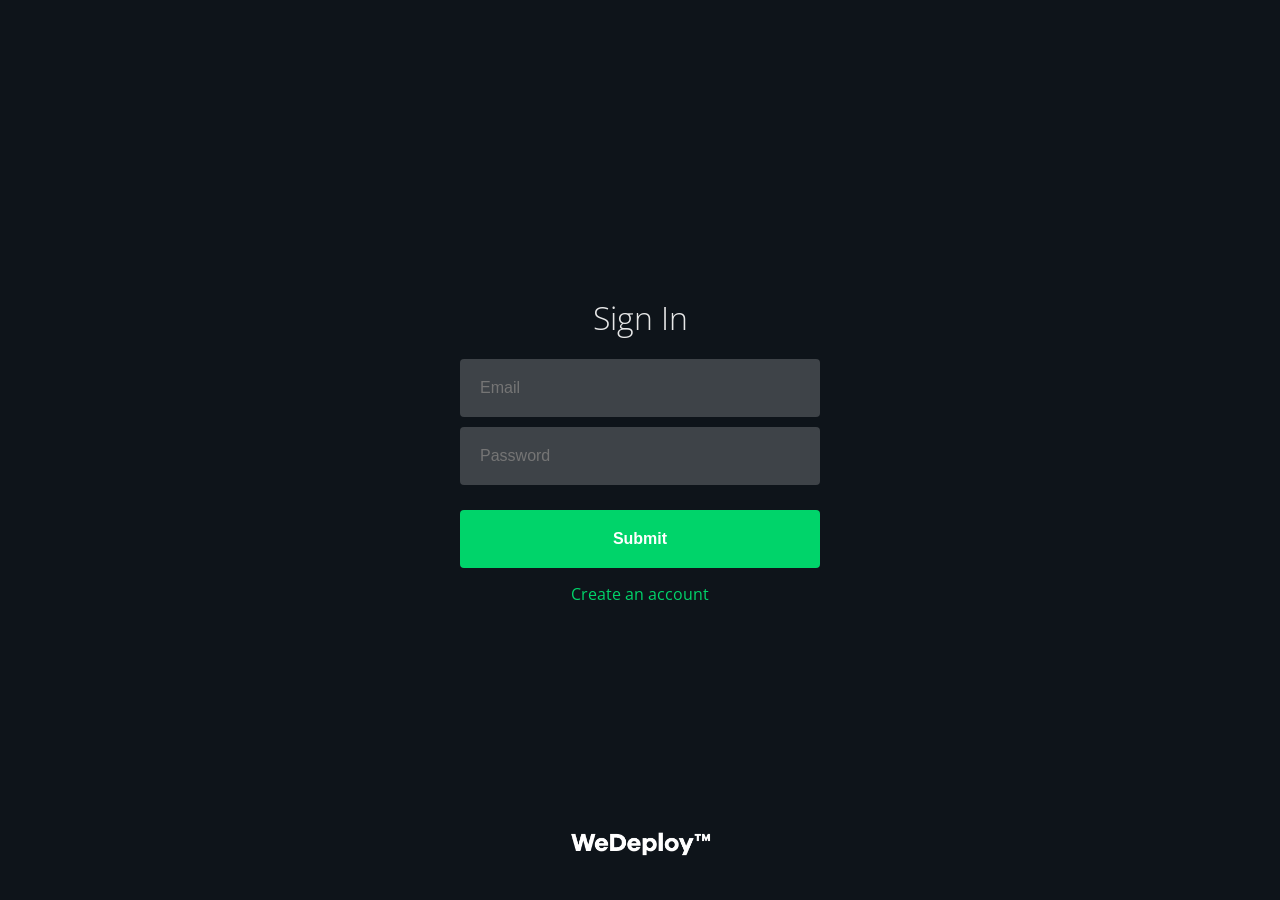
==== ui/index.html @ bc88ec91 "Migrates WeDeploy from Alpha to Beta" ====
<!DOCTYPE html>
<html lang="en">
<head>
	<meta charset="UTF-8">
	<title>Sign In</title>
	<link rel="stylesheet" href="https://fonts.googleapis.com/css?family=Open+Sans:300,700">
	<link rel="stylesheet" href="main.css">
</head>
<body>
	<form name="user" class="container" onsubmit="signIn(); return false;">
		<h1>Sign In</h1>
		<input name="email" type="email" placeholder="Email" required>
		<input name="password" type="password" placeholder="Password" required>
		<button type="submit">Submit</button>
		<a href="signup.html">Create an account</a>
	</form>
	<img class="logo" src="logo.png" width="150" alt="WeDeploy">

	<!-- Insert API Client link below -->
	<script src="https://cdn.wedeploy.com/api/beta/wedeploy.js"></script>
	<!-- Insert API Client link above -->

	<script src="main.js"></script>
	<script>if (auth.currentUser) {document.location.href = '/welcome.html';}</script>
</body>
</html>
---- ui/main.css ----
*:before, *:after {
    box-sizing: border-box;
}

html, body {
	margin: 0;
	height: 100%;
}

body {
	background: #0e141a;
	font-family: 'Open Sans', sans-serif;
	display: flex;
	flex-direction: column;
	align-items: center;
	justify-content: center;
	text-align: center;
}

.container {
	max-width: 360px;
}

h1 {
	font-weight: 300;
	color: rgba(255, 255, 255, 0.9);
	margin: 0 0 20px;
}

h3 {
	font-size: 32px;
	color: #00d46a;
	margin: 0 0 20px;
}

.title {
	font-size: 72px;
	font-weight: 700;
	color: #00d46a;
	margin: 0;
}

.subtitle {
	font-weight: 300;
	color: rgba(255, 255, 255, 0.9);
	margin: 0;
}

.logo {
	position: absolute;
	bottom: 20px;
	left: 50%;
	transform: translate(-50%, -50%);
	z-index: -1;
}

label {
	color: white;
	display: block;
	margin: 0 0 5px;
	text-align: left;
}

input {
	background: rgba(255, 255, 255, .2);
	border-radius: 4px;
	border: 0;
	color: white;
	display: inline-block;
	font-size: 16px;
	line-height: 58px;
	outline: none;
	padding: 0 20px;
	width: calc(100% - 40px);
	margin: 0 0 10px;
}

button {
	background: #00d46a;
	border-radius: 4px;
	border: 0;
	color: white;
	cursor: pointer;
	display: inline-block;
	font-size: 16px;
	font-weight: 600;
	line-height: 58px;
	outline: none;
	margin: 15px 0 0;
	padding: 0 48px;
	width: 100%;
}

a {
	color: #00d46a;
	text-decoration: none;
	margin: 15px 0 0;
	display: block;
}

.list {
	color: rgba(255, 255, 255, .7);
}

.btn-container {
	margin: 0 auto 74px;
	width: 360px;
}

.btn-container .btn {
	padding: 0;
	height: 60px;
	width: 176px;
	border-radius: 4px;
	border: 0px solid #fff;

	margin: 0 10px;
	float: left;
	cursor: pointer;
}

.btn-container .btn:first-child {
	margin: 0 4px 0 0;
}

.btn-container .btn:last-child {
	margin: 0 0 0 4px;
}

.btn-container .btn span {
	display: block;
	float: left;
}

.btn-container .btn .label {
	line-height: 60px;
	color: #fff;
	width: 122px;
	font-size: 13px;
}

.btn-container .btn .brand {
	width: 48px;
	height: 60px;
	background: rgba(255, 255, 255, 0.1);
}

.btn-container .btn .brand .icon {
	margin: 18px 12px;
	width: 24px;
	height: 24px;
	display: block;
}

.btn-container .btn .brand .icon-github {
	background: url('icon-github-white.png') no-repeat;
	background-size: 24px 24px;
}

.btn-container .btn .brand .icon-google {
	background: url('icon-google-white.png') no-repeat;
	background-size: 24px 24px;
}

.btn-container .btn.btn-google {
	background: #4285f4;
}

.btn-container .btn.btn-google:hover {
	background: rgba(66,133,244, 0.8);
}

.btn-container .btn.btn-github {
	background: rgba(255,255,255, 0.4);
}

.btn-container .btn.btn-github:hover {
	background: rgba(255,255,255, 0.2);
}
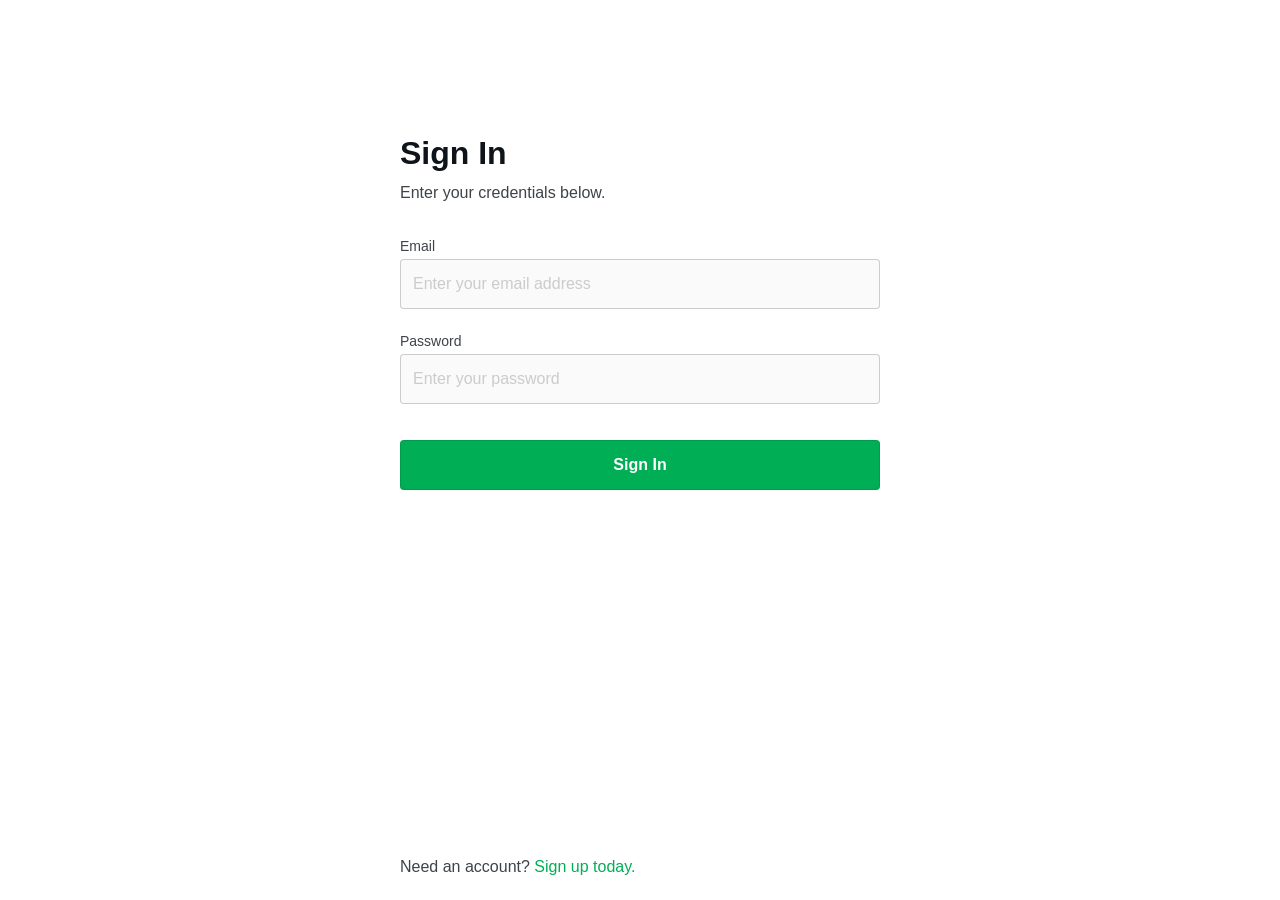
==== commit abe81962: "Updates styling" ====
--- a/ui/index.html
+++ b/ui/index.html
@@ -2,25 +2,36 @@
 <html lang="en">
 <head>
 	<meta charset="UTF-8">
+	<meta content="minimum-scale=1.0, width=device-width" name="viewport">
 	<title>Sign In</title>
-	<link rel="stylesheet" href="https://fonts.googleapis.com/css?family=Open+Sans:300,700">
 	<link rel="stylesheet" href="main.css">
 </head>
 <body>
-	<form name="user" class="container" onsubmit="signIn(); return false;">
-		<h1>Sign In</h1>
-		<input name="email" type="email" placeholder="Email" required>
-		<input name="password" type="password" placeholder="Password" required>
-		<button type="submit">Submit</button>
-		<a href="signup.html">Create an account</a>
-	</form>
-	<img class="logo" src="logo.png" width="150" alt="WeDeploy">
+	<div class="container">
+    <form class="form-container" name="user" onsubmit="signIn(); return false;">
+      <h1 class="title">Sign In</h1>
+      <p class="description">Enter your credentials below.</p>    
+      <div class="form-group">
+        <label>Email</label>
+        <input name="email" type="email" placeholder="Enter your email address" required>
+      </div>
+      <div class="form-group">
+        <label>Password</label>
+        <input name="password" type="password" placeholder="Enter your password" required>
+      </div>
+      <button class="btn submit" type="submit">Sign In</button>
+    </form>
+
+    <div class="signup-container">
+      <p>Need an account?</p><a class="link" href="signup.html">&nbsp;Sign up today.</a>
+    </div>
+  </div>
 
 	<!-- Insert API Client link below -->
-	<script src="https://cdn.wedeploy.com/api/beta/wedeploy.js"></script>
+
 	<!-- Insert API Client link above -->
 
 	<script src="main.js"></script>
 	<script>if (auth.currentUser) {document.location.href = '/welcome.html';}</script>
 </body>
-</html>
+</html>
--- a/ui/main.css
+++ b/ui/main.css
@@ -1,179 +1,149 @@
 *:before, *:after {
-    box-sizing: border-box;
+  box-sizing: border-box;
 }
 
 html, body {
-	margin: 0;
-	height: 100%;
+  margin: 0;
+  height: 100%;
+  min-height: 100%;
 }
 
 body {
-	background: #0e141a;
-	font-family: 'Open Sans', sans-serif;
-	display: flex;
-	flex-direction: column;
-	align-items: center;
-	justify-content: center;
-	text-align: center;
+  background: #ffffff;
+  font-family: -apple-system,BlinkMacSystemFont,"Segoe UI",Roboto,Oxygen-Sans,Ubuntu,Cantarell,"Helvetica Neue",sans-serif;
+  -webkit-font-smoothing: antialiased;
+  align-items: center;
+  justify-content: center;
+  text-align: center;
+  height: 100%;
 }
 
 .container {
-	max-width: 360px;
+  max-width: 480px;
+  margin: 0 auto 0;
+  padding: 5vh 24px 0;
+  position: relative;
+  min-height: calc(100% - 5vh);
+  display: flex;
+  flex-direction: column;
 }
 
-h1 {
-	font-weight: 300;
-	color: rgba(255, 255, 255, 0.9);
-	margin: 0 0 20px;
+@media (min-width: 400px) {
+  .container {
+    padding: 15vh 24px 0;
+    min-height: calc(100% - 15vh);
+  }
 }
 
-h3 {
-	font-size: 32px;
-	color: #00d46a;
-	margin: 0 0 20px;
+p {
+  color: rgba(14, 20, 26, .8);
+}
+
+label {
+  color: rgba(14, 20, 26, .8);
+  display: block;
+  margin: 0 0 5px;
+  text-align: left;
+  font-size: 14px;
+}
+
+input {
+  font-family: -apple-system,BlinkMacSystemFont,"Segoe UI",Roboto,Oxygen-Sans,Ubuntu,Cantarell,"Helvetica Neue",sans-serif;
+  background: rgba(14, 20, 26, .02);
+  border-radius: 4px;
+  border: 1px solid rgba(14, 20, 26, .2);
+  color: rgba(14, 20, 26, .8);
+  display: inline-block;
+  font-size: 16px;
+  line-height: 24px;
+  outline: none;
+  padding: 12px 12px;
+  width: calc(100% - 26px);
+  -webkit-appearance: none;
+  -moz-appearance: none;
+  appearance: none;
+}
+
+input::placeholder {
+  color: rgba(14, 20, 26, .2);
+}
+
+input:focus {
+  border: 1px solid #00ae55;
+  background: #ffffff;
+}
+
+input:disabled::placeholder {
+  color: rgba(14, 20, 26, .8);
 }
 
 .title {
-	font-size: 72px;
-	font-weight: 700;
-	color: #00d46a;
-	margin: 0;
+  font-weight: 900;
+  color: #0e141a;
+  margin: 0 0 12px;
+  text-align: left;
 }
 
-.subtitle {
-	font-weight: 300;
-	color: rgba(255, 255, 255, 0.9);
-	margin: 0;
+.description {
+  margin: 0 0 36px;
+  text-align: left;
 }
 
-.logo {
-	position: absolute;
-	bottom: 20px;
-	left: 50%;
-	transform: translate(-50%, -50%);
-	z-index: -1;
+.form-group {
+  margin: 0 0 24px;
 }
 
-label {
-	color: white;
-	display: block;
-	margin: 0 0 5px;
-	text-align: left;
+.link {
+  color: #00ae55;
+  text-decoration: none;
+  margin: 15px 0 0;
+  display: block;
+  font-size: 16px;
+  transition: color .333s ease;
 }
 
-input {
-	background: rgba(255, 255, 255, .2);
-	border-radius: 4px;
-	border: 0;
-	color: white;
-	display: inline-block;
-	font-size: 16px;
-	line-height: 58px;
-	outline: none;
-	padding: 0 20px;
-	width: calc(100% - 40px);
-	margin: 0 0 10px;
-}
-
-button {
-	background: #00d46a;
-	border-radius: 4px;
-	border: 0;
-	color: white;
-	cursor: pointer;
-	display: inline-block;
-	font-size: 16px;
-	font-weight: 600;
-	line-height: 58px;
-	outline: none;
-	margin: 15px 0 0;
-	padding: 0 48px;
-	width: 100%;
-}
-
-a {
-	color: #00d46a;
-	text-decoration: none;
-	margin: 15px 0 0;
-	display: block;
+.link:hover {
+  color: #068749;
 }
 
 .list {
 	color: rgba(255, 255, 255, .7);
 }
 
-.btn-container {
-	margin: 0 auto 74px;
-	width: 360px;
+.btn {
+  background: #00ae55;
+  border-radius: 4px;
+  border: 1px solid rgba(14, 20, 26, .12);
+  color: white;
+  cursor: pointer;
+  display: inline-block;
+  font-size: 16px;
+  font-weight: 900;
+  line-height: 48px;
+  outline: none;
+  margin: 0;
+  padding: 0 48px;
+  width: 100%;
+  transition: background .333s ease;
 }
 
-.btn-container .btn {
-	padding: 0;
-	height: 60px;
-	width: 176px;
-	border-radius: 4px;
-	border: 0px solid #fff;
-
-	margin: 0 10px;
-	float: left;
-	cursor: pointer;
+.btn:hover {
+  background: #068749;
 }
 
-.btn-container .btn:first-child {
-	margin: 0 4px 0 0;
+.btn.submit {
+  margin: 12px 0 36px;
 }
 
-.btn-container .btn:last-child {
-	margin: 0 0 0 4px;
+.signup-container {
+  display: flex;
+  max-width: 480px;
+  margin: 0 0 24px;
+  flex: 1 0 auto;
+  align-items: flex-end;
+  align-content: flex-end;
 }
 
-.btn-container .btn span {
-	display: block;
-	float: left;
-}
-
-.btn-container .btn .label {
-	line-height: 60px;
-	color: #fff;
-	width: 122px;
-	font-size: 13px;
-}
-
-.btn-container .btn .brand {
-	width: 48px;
-	height: 60px;
-	background: rgba(255, 255, 255, 0.1);
-}
-
-.btn-container .btn .brand .icon {
-	margin: 18px 12px;
-	width: 24px;
-	height: 24px;
-	display: block;
-}
-
-.btn-container .btn .brand .icon-github {
-	background: url('icon-github-white.png') no-repeat;
-	background-size: 24px 24px;
-}
-
-.btn-container .btn .brand .icon-google {
-	background: url('icon-google-white.png') no-repeat;
-	background-size: 24px 24px;
-}
-
-.btn-container .btn.btn-google {
-	background: #4285f4;
-}
-
-.btn-container .btn.btn-google:hover {
-	background: rgba(66,133,244, 0.8);
-}
-
-.btn-container .btn.btn-github {
-	background: rgba(255,255,255, 0.4);
-}
-
-.btn-container .btn.btn-github:hover {
-	background: rgba(255,255,255, 0.2);
+.signup-container p, .signup-container a {
+    margin: 0;
 }
